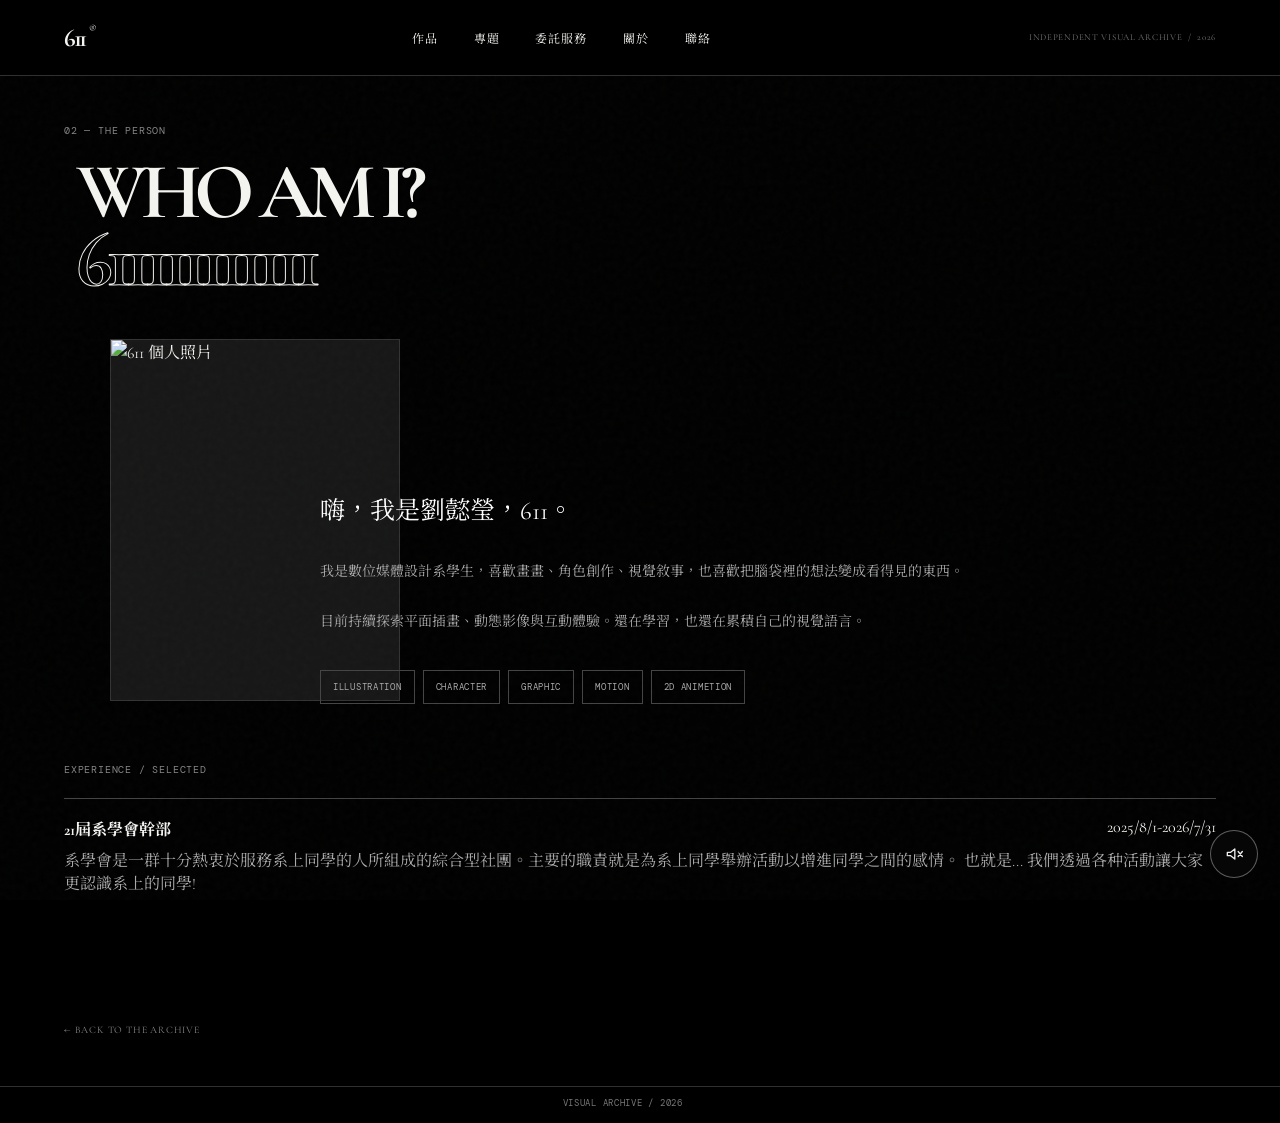
==== about.html @ 03f5a851 "Translate commission navigation and refine page layout" ====
<!doctype html>
<html lang="zh-Hant">
<head><title>關於 611｜Visual Archive</title>
<meta charset="utf-8">
<script>
/* 611 Site Boot System — reveal only after this page's published settings are applied. */
(()=> {
 const file=(location.pathname.split("/").pop()||"index.html").toLowerCase();
 const groups={
  "index.html":["design","layout","homepage","works"],
  "illustration.html":["design","layout","homepage","works"],
  "character.html":["design","layout","homepage","works"],
  "scene.html":["design","layout","homepage","works"],
  "motion.html":["design","layout","homepage","works"],
  "about.html":["design","layout","about"],
  "contact.html":["design","layout"],
  "collections.html":["design","layout","collections"],
  "collection.html":["design","layout","collection"],
  "work.html":["design","layout","work"]
 };
 const pending=new Set(groups[file]||["design","layout"]);
 let released=false;
 const release=()=>{if(released||pending.size)return;released=true;document.documentElement.classList.remove("site-booting");};
 document.documentElement.classList.add("site-booting");
 window.__611MarkReady=key=>{pending.delete(key);release();};
 window.__611BootPending=()=>Array.from(pending);
 window.setTimeout(()=>{pending.clear();release();},1500);
 if(!pending.size)release();
})();
</script><meta name="viewport" content="width=device-width, initial-scale=1">
<meta name="theme-color" content="#080808">
<link rel="preconnect" href="https://fonts.googleapis.com">
<link rel="preconnect" href="https://fonts.gstatic.com" crossorigin>
<link href="https://fonts.googleapis.com/css2?family=DM+Mono:wght@400;500&family=Manrope:wght@400;500;600;700;800&family=Noto+Sans+TC:wght@400;500;700;900&display=swap" rel="stylesheet">
<link rel="stylesheet" href="style.css?v=global-layout-sync-20261127">
<meta name="description" content="認識 611：數位媒體設計系學生，持續探索插畫、角色創作與視覺敘事。"><meta property="og:type" content="website"><meta property="og:title" content="611"><meta property="og:description" content="認識 611：數位媒體設計系學生，持續探索插畫、角色創作與視覺敘事。"><meta property="og:site_name" content="611 Visual Archive"><link rel="canonical" href="https://611-portfolio.pages.dev/about.html"></head>
<body>
<div class="grain" aria-hidden="true"></div>
<header class="topbar">
  <a class="logo" href="index.html#top">611<span>®</span></a>
  <nav><a href="index.html#works">作品</a><a href="collections.html">專題</a><a href="services.html">委託服務</a><a href="about.html">關於</a><a href="contact.html">聯絡</a></nav>
  <span class="top-note">INDEPENDENT VISUAL ARCHIVE&nbsp; / &nbsp;2026</span>
  <button class="menu-toggle" aria-label="開啟選單" aria-expanded="false">＋</button>
</header>
<main>

<section class="info-page" id="about-content" data-editor-region="aboutPage">
  <p class="eyebrow mono">02 — THE PERSON</p>
  <h1>WHO IS<br><span>611?</span></h1>
  <div class="about-layout">
    <figure class="about-photo" data-editor-region="aboutPhoto"><span class="about-photo-placeholder">ADD YOUR PHOTO</span></figure>
    <div class="info-copy" data-editor-region="aboutIntro">
      <p class="about-lead">嗨，我是 611。</p>
      <p>一名數位媒體設計系學生，喜歡畫畫、角色創作、視覺敘事，也喜歡把腦袋裡那些奇怪的想法變成看得見的東西。</p>
      <p>目前持續探索插畫、平面設計、動態影像與互動體驗。還在學習，也還在累積自己的視覺語言。</p>
      <div class="info-tags mono"><span>ILLUSTRATION</span><span>CHARACTER</span><span>GRAPHIC</span><span>MOTION</span><span>VISUAL STORY</span></div>
    </div>
  </div>
  <div class="about-experience" data-editor-region="aboutExperience"></div>
  <div class="about-extra" data-editor-region="aboutExtra"></div>
  <a class="page-back" href="index.html#works">← BACK TO THE ARCHIVE</a>
</section>
</main>
<footer class="footer mono"><a class="logo" href="index.html#top">611®</a><span>VISUAL ARCHIVE / 2026</span><a href="index.html#top">BACK TO TOP ↑</a></footer>
<script>
const toggle=document.querySelector(".menu-toggle");
const navMenu=document.querySelector(".topbar nav");
if(toggle&&navMenu){toggle.addEventListener("click",()=>{const opened=navMenu.classList.toggle("open");toggle.setAttribute("aria-expanded",String(opened));toggle.textContent=opened?"×":"＋";});}
</script>
<script src="design.js?v=layout-audit-20261127"></script>
<script src="layout.js?v=services-layout-studio-20261127"></script>
<script src="about.js?v=layout-audit-20261127"></script>
<script src="music.js?v=pjax-music-20261127"></script></body></html>
---- style.css ----
:root{--bg:#080808;--panel:#111;--paper:#f1f0ec;--muted:#888;--line:#303030;--mono:"DM Mono",monospace;--sans:"Manrope","Noto Sans TC",sans-serif}
*{box-sizing:border-box}html{scroll-behavior:smooth}body{margin:0;background:var(--bg);color:var(--paper);font-family:var(--sans);overflow-x:hidden}a{color:inherit;text-decoration:none}button{font:inherit;color:inherit}.mono,.eyebrow,.hero-label,.top-note,.work-meta p,.work-number,.archive-note,.contact-hint{font-family:var(--mono);letter-spacing:.08em}.grain{position:fixed;inset:0;pointer-events:none;z-index:8;opacity:.055;background-image:url("data:image/svg+xml,%3Csvg viewBox='0 0 180 180' xmlns='http://www.w3.org/2000/svg'%3E%3Cfilter id='n'%3E%3CfeTurbulence type='fractalNoise' baseFrequency='.85' numOctaves='3' stitchTiles='stitch'/%3E%3C/filter%3E%3Crect width='100%25' height='100%25' filter='url(%23n)' opacity='.45'/%3E%3C/svg%3E")}
.topbar{height:76px;padding:0 5vw;border-bottom:1px solid var(--line);display:flex;align-items:center;justify-content:space-between;position:relative;z-index:10;background:rgba(8,8,8,.94)}.logo{font-size:25px;font-weight:800;letter-spacing:-.1em}.logo span{font:10px var(--mono);vertical-align:top;margin-left:4px}.topbar nav{display:flex;gap:36px}.topbar nav a{font-size:12px;letter-spacing:.08em}.topbar nav i{font:10px var(--mono);color:#777;margin-left:5px}.top-note{font-size:9px;color:#777}.menu-toggle{display:none;background:none;border:0;font-size:24px}
.hero{min-height:calc(92vh - 76px);padding:32px 5vw 24px;display:flex;flex-direction:column;justify-content:space-between;position:relative}.hero-kicker,.hero-bottom{display:flex;justify-content:space-between;font-size:10px;color:#8a8a8a}.hero-main{display:grid;grid-template-columns:1fr 220px;align-items:end;gap:30px;padding:8vh 0 7vh}.hero-label{font-size:10px;line-height:1.8;color:#8b8b8b;margin:0 0 22px}.hero h1{font-size:clamp(60px,10vw,150px);line-height:.78;letter-spacing:-.095em;margin:0;font-weight:800}.hero h1 em,.contact h2 em{font-style:normal;color:transparent;-webkit-text-stroke:1px var(--paper)}.hero-side{align-self:end;padding-bottom:8px}.cross{font-size:48px;display:block;margin-bottom:24px}.hero-side p{font-size:14px;line-height:1.9;color:#c3c3c3}.side-index{display:block;font-size:10px;color:#777;margin-top:42px}.hero-rule{height:1px;background:var(--line);margin-top:28px}
.intro-strip{padding:24px 5vw;border-bottom:1px solid var(--line);display:grid;grid-template-columns:1fr 2fr;align-items:center;gap:20px}.intro-strip span{font-size:10px;color:#777}.intro-strip p{font-size:clamp(15px,2vw,21px);margin:0;letter-spacing:.01em}
.section{padding:130px 5vw}.section-heading{display:flex;justify-content:space-between;align-items:end;margin-bottom:54px}.eyebrow{font-size:10px;color:#858585;margin:0 0 24px}.section-heading h2{font-size:clamp(52px,8vw,110px);letter-spacing:-.09em;line-height:.78;margin:0;font-weight:800}.section-heading h2 span{color:transparent;-webkit-text-stroke:1px var(--paper)}.heading-aside{font-size:13px;line-height:1.9;color:#999;text-align:right;margin:0 0 5px}
.filter-row{display:flex;align-items:center;gap:25px;border-top:1px solid var(--line);border-bottom:1px solid var(--line);padding:17px 0;margin-bottom:28px;font-size:10px}.filter-label{color:#666;margin-right:8px}.filter{background:none;border:0;padding:0;color:#777;cursor:pointer;font:10px var(--mono);letter-spacing:.08em}.filter.active,.filter:hover{color:#fff}.filter sup{font-size:8px;color:#777}
.work-grid{display:grid;grid-template-columns:1.12fr .88fr;gap:8vw;align-items:start}.work-offset{margin-top:170px}.work-image{display:block;position:relative;overflow:hidden;background:#151515;border:1px solid #292929}.image-tall{aspect-ratio: .67}.image-square{aspect-ratio:1.3}.work-image img{display:block;width:100%;height:100%;object-fit:contain;transition:transform .8s cubic-bezier(.2,.7,.2,1),filter .6s}.work-image:hover img{transform:scale(1.035)}.image-index{position:absolute;top:15px;left:15px;background:rgba(0,0,0,.68);padding:8px 10px;font-size:9px}.image-open{position:absolute;right:14px;bottom:14px;width:38px;height:38px;border-radius:50%;background:var(--paper);color:#080808;display:grid;place-items:center;font-size:19px;opacity:0;transform:translateY(6px);transition:.25s}.work-image:hover .image-open{opacity:1;transform:none}.work-meta{display:flex;justify-content:space-between;gap:20px;padding:17px 0 0}.work-meta p{font-size:9px;color:#858585;margin:0 0 12px}.work-meta h3{font-size:21px;letter-spacing:-.04em;margin:0 0 7px}.work-meta div>span{font-size:11px;color:#888}.work-number{font-size:9px;color:#777;white-space:nowrap;padding-top:3px}.archive-note{font-size:10px;color:#777;border-top:1px solid var(--line);margin:85px 0 0;padding-top:18px}
.statement{background:#eeede8;color:#090909;padding:100px 10vw;position:relative;overflow:hidden}.statement .eyebrow{color:#555}.statement h2{font-size:clamp(64px,12vw,158px);line-height:.8;letter-spacing:-.09em;margin:55px 0 70px}.statement h2 i{font-style:normal;color:transparent;-webkit-text-stroke:1px #090909}.statement h2 u{text-decoration-thickness:5px;text-underline-offset:10px}.statement-foot{display:flex;justify-content:space-between;gap:20px;font-size:11px}.statement-mark{position:absolute;right:8vw;top:28px;font-size:100px;opacity:.12}
.about-grid{display:grid;grid-template-columns:1fr 1.2fr;gap:10vw;align-items:center}.about-stamp{border:1px solid #555;aspect-ratio:1;max-width:340px;display:flex;flex-direction:column;justify-content:center;align-items:center;text-align:center;font-size:clamp(23px,4vw,46px);font-weight:500;line-height:1.05;letter-spacing:-.06em;transform:rotate(-5deg);color:#ddd}.about-stamp span{font-size:40px;margin-top:22px}.about-copy{max-width:590px}.about-lead{font-size:25px!important;color:#fff!important}.about-copy p{font-size:14px;line-height:2.1;color:#aaa;margin:0 0 18px}.tag-list{display:flex;flex-wrap:wrap;gap:8px;margin-top:32px}.tag-list span{font-size:9px;border:1px solid #444;padding:9px 11px;color:#aaa}
.contact{border-top:1px solid var(--line);padding-bottom:100px}.contact h2{font-size:clamp(78px,14vw,180px);line-height:.76;letter-spacing:-.095em;margin:45px 0 65px}.contact-bottom{display:flex;justify-content:space-between;align-items:end}.contact-bottom p{font-size:14px;line-height:1.9;color:#aaa}.contact-bottom a{font-size:12px;border-bottom:1px solid #eee;padding:0 0 12px;min-width:190px;display:flex;justify-content:space-between}.contact-bottom a span{font-size:20px}.contact-hint{font-size:9px;color:#666;margin-top:35px}
.footer{border-top:1px solid var(--line);padding:25px 5vw;display:flex;justify-content:space-between;align-items:center;color:#777;font-size:9px}.footer .logo{color:#eee;font-size:20px}
.work-card[hidden]{display:none}
@media(max-width:760px){.topbar{height:64px;padding:0 6vw}.topbar nav{display:none;position:absolute;top:64px;left:0;right:0;background:#080808;border-bottom:1px solid var(--line);padding:24px 6vw;flex-direction:column;gap:22px}.topbar nav.open{display:flex}.top-note{display:none}.menu-toggle{display:block}.hero{min-height:78vh;padding:25px 6vw 20px}.hero-main{grid-template-columns:1fr;gap:35px;padding:12vh 0 8vh}.hero h1{font-size:clamp(70px,17vw,130px)}.hero-side{display:grid;grid-template-columns:55px 1fr;align-items:center}.cross{font-size:35px;margin:0}.hero-side p{margin:0}.side-index{grid-column:2;margin-top:12px}.hero-bottom{font-size:8px;gap:12px}.intro-strip{padding:22px 6vw;grid-template-columns:1fr;gap:12px}.section{padding:90px 6vw}.section-heading{margin-bottom:38px}.section-heading h2{font-size:clamp(62px,14vw,100px)}.heading-aside{font-size:11px}.filter-row{gap:15px;flex-wrap:wrap}.filter-label{width:100%;margin:0}.work-grid{grid-template-columns:1fr 1fr;gap:48px}.work-offset{margin-top:100px;width:88%;margin-left:auto}.image-tall{aspect-ratio:1.2}.work-meta h3{font-size:18px}.archive-note{margin-top:55px}.statement{padding:75px 7vw}.statement h2{margin:45px 0 55px}.statement-foot{flex-direction:column;gap:10px}.statement-mark{font-size:65px}.about-grid{grid-template-columns:1fr;gap:55px}.about-stamp{max-width:220px;margin:0 auto}.about-copy p{font-size:13px}.contact h2{font-size:clamp(72px,16vw,125px)}.contact-bottom{align-items:start;flex-direction:column;gap:25px}.contact-bottom a{width:100%}.footer{padding:22px 6vw;gap:15px;flex-wrap:wrap}.footer span{order:3;width:100%}}
/* Site animations remain enabled; motion preference is not used to suppress portfolio effects. */


/* WORK DETAIL MODAL */
.work-modal{position:fixed;inset:0;z-index:30;display:grid;place-items:center;padding:24px;opacity:0;visibility:hidden;transition:opacity .25s,visibility .25s}
.work-modal.is-open{opacity:1;visibility:visible}
.work-modal-backdrop{position:absolute;inset:0;background:rgba(0,0,0,.84);backdrop-filter:blur(8px)}
.work-modal-panel{position:relative;z-index:1;width:min(100%,1080px);max-height:min(88vh,900px);overflow:auto;display:grid;grid-template-columns:minmax(0,1.15fr) minmax(280px,.85fr);background:#101010;border:1px solid #414141;box-shadow:0 24px 100px rgba(0,0,0,.55);transform:translateY(18px);transition:transform .25s}
.work-modal.is-open .work-modal-panel{transform:translateY(0)}
.work-modal-close{position:absolute;z-index:2;right:14px;top:14px;width:42px;height:42px;border:1px solid #666;border-radius:50%;background:#080808;color:#fff;font-size:27px;line-height:1;cursor:pointer}
.work-modal-image-wrap{min-height:420px;background:#080808;display:grid;place-items:center}
.work-modal-image{display:block;width:100%;height:100%;max-height:78vh;object-fit:contain}
.work-modal-content{padding:clamp(28px,5vw,64px);display:flex;flex-direction:column;justify-content:center}
.work-modal-content h2{font-size:clamp(32px,4vw,58px);line-height:1.08;letter-spacing:-.06em;margin:0 0 24px}
.work-modal-description{font-size:14px;line-height:2;color:#c7c7c7;margin:0 0 24px}
.work-modal-extra{font-size:12px;line-height:2;color:#858585;border-top:1px solid #333;padding-top:18px}
.work-modal-index{font-size:9px;color:#777;margin-top:32px;letter-spacing:.08em}
body.modal-open{overflow:hidden}
.work-image{cursor:pointer}
@media(max-width:760px){
  .work-modal{padding:12px}
  .work-modal-panel{width:100%;max-height:92vh;grid-template-columns:1fr;grid-template-rows:minmax(220px,42vh) auto}
  .work-modal-image-wrap{min-height:220px}
  .work-modal-image{max-height:42vh}
  .work-modal-content{padding:28px 24px 32px}
  .work-modal-content h2{font-size:34px;margin-bottom:16px}
  .work-modal-description{font-size:13px;margin-bottom:16px}
  .work-modal-index{margin-top:22px}
}
@media(prefers-reduced-motion:reduce){.work-modal,.work-modal-panel{transition:none}}


/* CATEGORY PAGES + FOUR-COLUMN WORK ARCHIVE */
.filter-row{gap:28px;flex-wrap:wrap}
.category-link{display:inline-block;text-decoration:none}
.category-link.active{color:#fff}
.work-grid{grid-template-columns:repeat(4,minmax(0,1fr));gap:28px 20px}
.work-card.work-wide,.work-card.work-offset{width:auto;margin:0}
.work-image.image-tall,.work-image.image-square{aspect-ratio:1.3}
.work-image img{object-fit:contain}
.work-meta{gap:8px}
.work-meta h3{font-size:16px}
.work-meta div>span{font-size:10px;line-height:1.6;display:block}
.work-number{font-size:8px}
.category-empty{padding:48px 0;color:#888;border-bottom:1px solid var(--line);font-size:11px}
@media(max-width:900px){
  .work-grid{grid-template-columns:repeat(2,minmax(0,1fr));gap:38px 18px}
}
@media(max-width:520px){
  .work-grid{grid-template-columns:1fr;gap:38px}
  .filter-row{gap:18px}
  .work-meta h3{font-size:18px}
}


/* Embedded motion work videos */
.video-frame{position:relative;aspect-ratio:1.3;width:100%;overflow:hidden;background:#111}
.video-frame video{display:block;width:100%;height:100%;object-fit:contain;background:#111}
.video-frame .image-index{position:absolute;top:12px;left:12px;pointer-events:none}


/* 2026 portfolio refinement: compact masthead + consistent archive grid */
.hero{min-height:0;padding:22px 5vw 18px;justify-content:flex-start}
.hero-kicker{font-size:9px}
.hero-main{grid-template-columns:minmax(0,1fr) 175px;align-items:center;gap:24px;padding:18px 0 15px}
.hero-label{font-size:9px;margin:0 0 12px}
.hero-copy h1{font-size:clamp(38px,7.4vw,104px);line-height:.92;letter-spacing:-.085em;white-space:nowrap}
.hero-intro{font-size:12px;line-height:1.8;color:#999;margin:14px 0 0}
.hero-side{padding:0;display:grid;grid-template-columns:42px 1fr;column-gap:10px;align-items:center}
.hero-side .cross{font-size:34px;margin:0;grid-row:1 / span 2}
.hero-side p{font-size:11px;line-height:1.7;margin:0}
.hero-side .side-index{font-size:9px;margin:8px 0 0}
.hero-bottom{font-size:9px}
.hero-rule{margin-top:15px}
.section.works{padding-top:76px}
.work-grid{grid-template-columns:repeat(4,minmax(0,1fr));gap:34px 20px;align-items:stretch}
.work-card,.work-card.work-offset{width:auto;margin:0;min-width:0}
.work-image.image-tall,.work-image.image-square,.video-frame{aspect-ratio:4 / 3}
.work-image img{object-fit:contain}
.work-meta{min-height:76px}
.work-meta h3{line-height:1.35}
.work-card[draggable="true"]{cursor:grab}
.work-card.is-dragging{opacity:.38}
.work-grid.is-editing{outline:1px dashed #666;outline-offset:12px}
.editor-toolbar{display:none;align-items:center;justify-content:space-between;gap:14px;margin:0 0 22px;padding:12px 14px;border:1px solid #666;background:#111;font:10px var(--mono);color:#ccc}
body.editor-mode .editor-toolbar{display:flex}
.editor-toolbar button,.editor-dialog button{border:1px solid #666;background:#eee;color:#080808;padding:9px 13px;font:10px var(--mono);cursor:pointer}
.editor-toolbar .editor-exit{background:transparent;color:#eee}
.editor-dialog{width:min(92vw,520px);border:1px solid #666;background:#111;color:#eee;padding:28px;box-shadow:0 20px 80px #000}
.editor-dialog::backdrop{background:rgba(0,0,0,.82);backdrop-filter:blur(5px)}
.editor-dialog h2{font-size:24px;margin:0 0 8px}
.editor-dialog p{font-size:12px;line-height:1.8;color:#999;margin:0 0 20px}
.editor-form{display:grid;gap:13px}
.editor-form label{display:grid;gap:6px;font:10px var(--mono);color:#aaa}
.editor-form input,.editor-form select,.editor-form textarea{width:100%;border:1px solid #444;background:#080808;color:#eee;padding:11px;font:12px var(--sans);border-radius:0}
.editor-form textarea{min-height:76px;resize:vertical}
.editor-form-actions{display:flex;justify-content:flex-end;gap:9px;margin-top:8px}
.editor-form-actions .editor-cancel{background:transparent;color:#eee}
.editor-hint{font-size:10px;color:#777;line-height:1.7;margin-top:14px}
@media(max-width:760px){
 .hero{padding:20px 6vw 16px}
 .hero-main{grid-template-columns:1fr;gap:15px;padding:18px 0 14px}
 .hero-copy h1{font-size:clamp(34px,9vw,62px);white-space:normal}
 .hero-intro{font-size:11px;margin-top:10px}
 .hero-side{grid-template-columns:34px 1fr}
 .hero-side .cross{font-size:28px}
 .hero-side p{font-size:10px}
 .hero-side .side-index{grid-column:2;margin-top:4px}
 .section.works{padding-top:58px}
 .work-grid{grid-template-columns:repeat(2,minmax(0,1fr));gap:28px 14px}
 .editor-toolbar{align-items:flex-start;flex-direction:column}
}
@media(max-width:520px){.work-grid{grid-template-columns:1fr}.work-meta{min-height:0}}


/* Dedicated about/contact pages and compact archive navigation */
.info-page{min-height:calc(100vh - 140px);padding:clamp(58px,9vw,110px) 5vw 90px}
.info-page .eyebrow{margin-bottom:22px}
.info-page h1{font-size:clamp(58px,10vw,132px);line-height:.86;letter-spacing:-.09em;margin:0 0 54px}
.info-page h1 span{color:transparent;-webkit-text-stroke:1px var(--paper)}
.info-copy{max-width:760px;margin-left:auto}
.info-copy p{font-size:clamp(14px,1.5vw,17px);line-height:2.1;color:#aaa;margin:0 0 20px}
.info-copy .about-lead{font-size:25px;color:#fff}
.info-tags{display:flex;flex-wrap:wrap;gap:8px;margin-top:34px}
.info-tags span{font:9px var(--mono);letter-spacing:.08em;border:1px solid #444;padding:10px 12px;color:#aaa}
.social-links{display:grid;grid-template-columns:repeat(2,minmax(0,1fr));gap:0 28px;max-width:900px;margin-left:auto;border-top:1px solid var(--line)}
.social-links a{display:flex;justify-content:space-between;align-items:center;gap:16px;padding:24px 0;border-bottom:1px solid var(--line);font-size:clamp(15px,2vw,22px)}
.social-links a span{font:10px var(--mono);color:#888;letter-spacing:.08em}
.social-links a b{font-weight:500}
.social-links a:hover b{color:#aaa}
.page-back{display:inline-block;margin-top:48px;font:10px var(--mono);letter-spacing:.08em;color:#888}
.page-back:hover{color:#fff}
@media(max-width:760px){
 .info-page{padding:58px 6vw 70px}
 .info-page h1{font-size:clamp(54px,14vw,88px);margin-bottom:38px}
 .info-copy{margin-left:0}
 .social-links{grid-template-columns:1fr}
}

/* Live settings controlled by private admin */
:root{--site-bg:#080808;--site-text:#f1f0ec;--site-accent:#fff;--site-gap:20px;--site-font-scale:1;--site-section-space:76px;--site-columns:4;--site-mobile-columns:2;--site-ratio:4 / 3}
body{background:var(--site-bg);color:var(--site-text);font-size:calc(1em * var(--site-font-scale))}
.work-grid{grid-template-columns:repeat(var(--site-columns),minmax(0,1fr));gap:var(--site-gap)}
.work-image.image-tall,.work-image.image-square,.video-frame{aspect-ratio:var(--site-ratio)}
.section.works{padding-top:var(--site-section-space)}
@media(max-width:900px){.work-grid{grid-template-columns:repeat(var(--site-mobile-columns),minmax(0,1fr))}}
@media(max-width:520px){.work-grid{grid-template-columns:repeat(var(--site-mobile-columns),minmax(0,1fr))}}

/* Apply live accent color from the private design editor */
.filter.active,.filter:hover,.category-link.active,.page-back:hover,.social-links a:hover b{color:var(--site-accent)}
.topbar{background:var(--site-bg)}

/* 611 responsive design controls */
:root{--site-desktop-columns:var(--site-columns,4);--site-desktop-gap:var(--site-gap,20px);--site-desktop-ratio:var(--site-ratio,4 / 3);--site-desktop-section-space:var(--site-section-space,76px)}
.work-grid{grid-template-columns:repeat(var(--site-desktop-columns),minmax(0,1fr));gap:var(--site-desktop-gap)}
.work-image.image-tall,.work-image.image-square,.video-frame{aspect-ratio:var(--site-desktop-ratio)}
.section,.statement{padding-top:var(--site-desktop-section-space);padding-bottom:var(--site-desktop-section-space)}
.section.works{padding-top:var(--site-desktop-section-space)}
.hero h1,.hero-copy h1,.info-page h1{font-size:var(--font-hero-title,clamp(60px,10vw,150px))}
.section-heading h2,.contact h2{font-size:var(--font-section-title,clamp(52px,8vw,110px))}
.work-meta h3{font-size:var(--font-work-title,16px)}
.work-meta p,.work-meta div>span{font-size:var(--font-work-meta,10px)}
.eyebrow{font-size:var(--font-eyebrow,10px)}
.statement h2{font-size:var(--font-statement-title,clamp(64px,12vw,158px))}
.about-copy p,.info-copy p{font-size:var(--font-body,14px)}
.topbar nav a,.filter{font-size:var(--font-navigation,12px)}
.archive-pagination{display:flex;align-items:center;justify-content:space-between;gap:14px;margin:34px 0 0;padding:18px 0;border-top:1px solid var(--line);border-bottom:1px solid var(--line);color:#aaa;font-size:11px}
.archive-pagination label{display:flex;align-items:center;gap:9px}
.archive-pagination select,.archive-pagination button{background:#111;color:#eee;border:1px solid #444;padding:9px 12px;font:inherit}
.archive-pagination button:disabled{opacity:.35;cursor:not-allowed}
.archive-page-actions{display:flex;align-items:center;gap:12px}
.archive-page-count{color:#888;font-size:10px;letter-spacing:.06em}
@media(max-width:760px){
 .work-grid{grid-template-columns:repeat(var(--site-mobile-columns,2),minmax(0,1fr));gap:var(--site-mobile-gap,14px)}
 .work-image.image-tall,.work-image.image-square,.video-frame{aspect-ratio:var(--site-mobile-ratio,4 / 3)}
 .section,.statement{padding-top:var(--site-mobile-section-space,64px);padding-bottom:var(--site-mobile-section-space,64px)}
 .section.works{padding-top:var(--site-mobile-section-space,64px)}
 .hero h1,.hero-copy h1,.info-page h1{font-size:var(--font-mobile-hero-title,clamp(34px,9vw,62px))}
 .section-heading h2,.contact h2{font-size:var(--font-mobile-section-title,clamp(48px,13vw,86px))}
 .work-meta h3{font-size:var(--font-mobile-work-title,16px)}
 .work-meta p,.work-meta div>span{font-size:var(--font-mobile-work-meta,10px)}
 .eyebrow{font-size:var(--font-mobile-eyebrow,10px)}
 .statement h2{font-size:var(--font-mobile-statement-title,clamp(48px,12vw,100px))}
 .about-copy p,.info-copy p{font-size:var(--font-mobile-body,13px)}
 .topbar nav a,.filter{font-size:var(--font-mobile-navigation,11px)}
 .archive-pagination{align-items:flex-start;flex-direction:column}
 .archive-page-actions{width:100%;justify-content:space-between}
}

/* Fine-grained typography controls */
.heading-aside{font-size:var(--font-heading-aside,13px)}
.filter-row,.filter{font-size:var(--font-filter,10px)}
.work-meta p{font-size:var(--font-work-category,9px)}
.work-meta div>span{font-size:var(--font-work-description,10px)}
.work-number{font-size:var(--font-work-index,8px)}
.statement-foot{font-size:var(--font-statement-footer,11px)}
.info-page h1{font-size:var(--font-page-title,clamp(58px,10vw,132px))}
.contact h2{font-size:var(--font-contact-title,clamp(78px,14vw,180px))}
.footer{font-size:var(--font-footer,9px)}
@media(max-width:760px){
 .heading-aside{font-size:var(--font-mobile-heading-aside,11px)}
 .filter-row,.filter{font-size:var(--font-mobile-filter,10px)}
 .work-meta p{font-size:var(--font-mobile-work-category,9px)}
 .work-meta div>span{font-size:var(--font-mobile-work-description,9px)}
 .work-number{font-size:var(--font-mobile-work-index,8px)}
 .statement-foot{font-size:var(--font-mobile-statement-footer,10px)}
 .info-page h1{font-size:var(--font-mobile-page-title,54px)}
 .contact h2{font-size:var(--font-mobile-contact-title,78px)}
 .footer{font-size:var(--font-mobile-footer,9px)}
}

/* Keep archive pages hidden until published content and settings are ready. */
/* Keep the page visible while settings and content load; avoid a blank-screen boot delay. */
.site-booting body{visibility:hidden}

/* Apply the selected global serif family to all normal text, while preserving mono labels. */
html[data-611-font-family="serif"] body,
html[data-611-font-family="serif"] body :not(.mono):not(.mono *){font-family:"Cormorant Garamond","Noto Serif TC","Songti TC",serif!important}

/* Per-work card visual controls: responsive crop, image ratio and typography. */
.work-card{position:relative;min-width:0}
.work-card .work-image,.work-card .video-frame{aspect-ratio:var(--card-ratio-desktop,var(--site-desktop-ratio,var(--site-ratio,4 / 3)))}
.work-card .work-image img{object-fit:var(--card-fit-desktop,contain);object-position:var(--card-x-desktop,50%) var(--card-y-desktop,50%)}
.work-card .work-meta h3{font-size:var(--card-title-desktop,var(--font-work-title,16px))}
.work-card .work-meta div>span{font-size:var(--card-description-desktop,var(--font-work-description,10px))}
.work-card[data-card-meta-desktop="overlay"] .work-meta{position:absolute;z-index:3;left:0;right:0;bottom:0;padding:16px;background:linear-gradient(transparent,rgba(0,0,0,.9));color:#fff}
.work-card[data-card-meta-desktop="overlay"] .work-meta p,.work-card[data-card-meta-desktop="overlay"] .work-meta div>span,.work-card[data-card-meta-desktop="overlay"] .work-number{color:rgba(255,255,255,.78)}
@media(max-width:760px){
 .work-card .work-image,.work-card .video-frame{aspect-ratio:var(--card-ratio-mobile,var(--site-mobile-ratio,var(--site-ratio,4 / 3)))}
 .work-card .work-image img{object-fit:var(--card-fit-mobile,contain);object-position:var(--card-x-mobile,50%) var(--card-y-mobile,50%)}
 .work-card .work-meta h3{font-size:var(--card-title-mobile,var(--font-mobile-work-title,15px))}
 .work-card .work-meta div>span{font-size:var(--card-description-mobile,var(--font-mobile-work-description,9px))}
 .work-card[data-card-meta-mobile="overlay"] .work-meta{position:absolute;z-index:3;left:0;right:0;bottom:0;padding:12px;background:linear-gradient(transparent,rgba(0,0,0,.9));color:#fff}
 .work-card[data-card-meta-mobile="overlay"] .work-meta p,.work-card[data-card-meta-mobile="overlay"] .work-meta div>span,.work-card[data-card-meta-mobile="overlay"] .work-number{color:rgba(255,255,255,.78)}
}

/* About page editorial layout */
.about-layout{display:grid;grid-template-columns:minmax(220px,.72fr) minmax(0,1.28fr);gap:clamp(28px,6vw,100px);align-items:start;margin-top:42px}.about-photo{margin:0;aspect-ratio:4/5;background:#171717;border:1px solid #333;overflow:hidden;position:relative}.about-photo img{width:100%;height:100%;object-fit:cover;display:block}.about-photo-placeholder{position:absolute;inset:0;display:grid;place-items:center;color:#777;font:10px "DM Mono",monospace;letter-spacing:.12em}.about-experience,.about-extra{margin-top:64px}.about-experience-item{display:grid;grid-template-columns:1fr auto;gap:8px 20px;padding:18px 0;border-top:1px solid #444}.about-experience-item p{grid-column:1/-1;margin:0;color:#aaa}.about-custom-block{padding:24px 0;border-top:1px solid #444}.about-custom-block img{max-width:100%;height:auto;display:block;margin-top:16px}@media(max-width:760px){.about-layout{grid-template-columns:1fr;gap:28px;margin-top:28px}.about-photo{max-width:360px;width:100%}.about-experience,.about-extra{margin-top:40px}}


/* Independent work detail pages */
.work-detail-page{max-width:1440px;margin:0 auto;padding:clamp(28px,6vw,88px) clamp(18px,4vw,64px) 100px}
.work-detail-top{display:flex;justify-content:space-between;gap:24px;align-items:flex-start;border-bottom:1px solid #444;padding-bottom:22px;margin-bottom:40px}
.work-detail-kicker,.work-detail-meta,.work-detail-back,.work-detail-tools,.work-detail-process-index{font-family:"DM Mono",monospace;text-transform:uppercase;letter-spacing:.08em;font-size:11px;color:#aaa}
.work-detail-title{font-size:clamp(42px,8vw,112px);line-height:.92;letter-spacing:-.06em;margin:18px 0 24px;max-width:1100px}
.work-detail-description{font-size:clamp(16px,2vw,22px);line-height:1.6;max-width:760px;color:#d4d4d0}
.work-detail-hero{margin:42px 0 72px;background:#111;display:flex;justify-content:center;align-items:center;min-height:220px;overflow:hidden}
.work-detail-hero img,.work-detail-hero video{display:block;width:100%;max-height:78vh;object-fit:contain}
.work-detail-columns{display:grid;grid-template-columns:minmax(0,1.2fr) minmax(240px,.8fr);gap:8vw;margin:0 0 80px}
.work-detail-section{margin:0 0 52px}
.work-detail-section h2{font-size:clamp(22px,3vw,34px);margin:0 0 18px}
.work-detail-section p{font-size:16px;line-height:1.9;color:#d0d0cc;white-space:pre-line}
.work-detail-facts{display:grid;gap:18px;border-top:1px solid #444;padding-top:18px}
.work-detail-fact{display:grid;gap:5px}
.work-detail-fact strong{font-size:12px;color:#888;font-family:"DM Mono",monospace;letter-spacing:.08em}
.work-detail-fact span{font-size:15px;line-height:1.7}
.work-detail-gallery{display:grid;grid-template-columns:repeat(2,minmax(0,1fr));gap:16px;margin:24px 0 80px}
.work-detail-gallery figure{margin:0;background:#111;min-height:160px}
.work-detail-gallery img,.work-detail-gallery video{display:block;width:100%;height:auto;max-height:900px;object-fit:contain}
.work-detail-process{display:grid;grid-template-columns:repeat(2,minmax(0,1fr));gap:18px}
.work-detail-process article{border-top:1px solid #555;padding-top:14px}
.work-detail-process p{font-size:16px;line-height:1.8;color:#ccc}
.work-detail-back{display:inline-block;margin-top:60px;text-decoration:none;color:#eee;border-bottom:1px solid #777;padding-bottom:8px}
.work-detail-empty{padding:100px 20px;text-align:center;color:#aaa}
.work-detail-link{display:inline-block;margin-top:12px;font:10px/1.4 "DM Mono",monospace;letter-spacing:.08em;color:#eee;text-decoration:none;border-bottom:1px solid #777;padding-bottom:5px}
.work-detail-link:hover{color:var(--site-accent,#2effe7);border-color:currentColor}
@media(max-width:760px){.work-detail-page{padding:28px 18px 72px}.work-detail-top{display:block}.work-detail-columns{grid-template-columns:1fr;gap:24px;margin-bottom:52px}.work-detail-gallery,.work-detail-process{grid-template-columns:1fr}.work-detail-hero{margin:28px 0 48px}.work-detail-title{font-size:clamp(42px,13vw,72px)}}
\n.hidden-toggle{display:flex;align-items:center;gap:10px;padding:10px;border:1px solid #555;background:#151515;color:#ddd}.hidden-toggle input{width:auto!important}.collection-work-picker{max-height:360px;overflow:auto;border:1px solid #444;background:#111;padding:8px}.collection-work-option{display:flex;gap:10px;align-items:center;border-bottom:1px solid #333;padding:6px;margin:0;color:#ddd}.collection-work-option input{width:auto;flex:0 0 auto}.collection-work-option span{overflow-wrap:anywhere}.collection-card-grid{display:grid;grid-template-columns:repeat(3,minmax(0,1fr));gap:20px}.collection-card{display:block;color:inherit;text-decoration:none;border-top:1px solid #555;padding-top:12px}.collection-card img{display:block;width:100%;aspect-ratio:4/3;object-fit:cover;background:#151515}.collection-card h2{font-size:clamp(20px,3vw,32px);margin:12px 0 6px}.collection-card p{color:#aaa;line-height:1.6}.collection-work-grid{display:grid;grid-template-columns:repeat(2,minmax(0,1fr));gap:18px;margin:48px 0}.collection-work-card img,.collection-work-card video{width:100%;height:auto;display:block;background:#111}.collection-work-card h2{font-size:clamp(18px,3vw,28px);margin:12px 0 6px}.collection-work-card p{color:#aaa;line-height:1.6}.collection-work-card a{color:inherit;text-decoration:none}.collection-work-card .work-detail-link{display:inline-block}@media(max-width:760px){.collection-card-grid,.collection-work-grid{grid-template-columns:1fr}}
/* Compact curated-projects index: keep the navigation as the primary entry point. */
.collections-page{max-width:1440px;margin:0 auto;padding:clamp(28px,4vw,54px) clamp(18px,5vw,72px) 84px}
.collections-page-heading{display:flex;justify-content:space-between;align-items:end;gap:24px;border-bottom:1px solid #444;padding-bottom:20px;margin-bottom:28px}
.collections-page-heading .work-detail-kicker{margin:0 0 10px}
.collections-page-heading h1{font-size:clamp(28px,4vw,48px);line-height:1.05;letter-spacing:-.06em;margin:0 0 8px}
.collections-page-heading p:not(.work-detail-kicker){font-size:13px;line-height:1.8;color:#aaa;margin:0}
.collections-page-index{font:10px "DM Mono",monospace;letter-spacing:.08em;color:#777;white-space:nowrap;padding-bottom:4px}
.topbar nav a[aria-current="page"]{color:#fff}
@media(max-width:760px){.collections-page{padding:30px 6vw 64px}.collections-page-heading{align-items:flex-start;flex-direction:column;gap:12px}.collections-page-heading h1{font-size:34px}.collections-page-index{font-size:9px}}

/* Curated project detail: editorial intro, featured first work, and consistent project rhythm. */
.collection-intro{display:grid;grid-template-columns:minmax(0,1fr) auto;gap:30px;align-items:end;border-bottom:1px solid #444;padding:10px 0 34px;margin-bottom:34px}
.collection-intro-copy{max-width:900px}
.collection-intro-copy .work-detail-kicker{margin:0 0 18px}
.collection-project-title{font-size:clamp(48px,8vw,112px);line-height:.92;letter-spacing:-.075em;margin:0 0 20px;overflow-wrap:anywhere}
.collection-project-description{font-size:clamp(15px,1.7vw,20px);line-height:1.9;color:#bbb;max-width:760px;margin:0;white-space:pre-line}
.collection-project-stats{display:flex;flex-direction:column;align-items:flex-end;border-left:1px solid #444;padding-left:24px;padding-bottom:4px}
.collection-stat-number{font-size:clamp(42px,6vw,76px);font-weight:700;line-height:1;letter-spacing:-.08em}
.collection-stat-label{font:9px "DM Mono",monospace;letter-spacing:.12em;color:#888;margin-top:8px;white-space:nowrap}
.collection-project-lead{display:flex;justify-content:space-between;gap:24px;align-items:center;margin:0 0 18px}
.collection-project-lead .work-detail-kicker{margin:0}
.collection-project-lead-note{font-size:11px;color:#888;margin:0;text-align:right}
.collection-work-grid{grid-template-columns:repeat(2,minmax(0,1fr));gap:48px 24px;margin:0 0 70px;align-items:start}
.collection-work-card{min-width:0;border-top:1px solid #444;padding-top:12px}
.collection-media{width:100%;aspect-ratio:4/3;background:#111;overflow:hidden;display:flex;align-items:center;justify-content:center}
.collection-media img,.collection-media video{display:block;width:100%;height:100%;object-fit:contain}
.collection-work-card:first-child{grid-column:1/-1}
.collection-work-card:first-child .collection-media{aspect-ratio:16/9}
.collection-work-info{padding-top:14px}
.collection-work-info .work-detail-kicker{margin:0 0 10px}
.collection-work-info h2{font-size:clamp(20px,2.6vw,34px);letter-spacing:-.045em;margin:0 0 8px}
.collection-work-description{font-size:13px;line-height:1.9;color:#aaa;white-space:pre-line;margin:0}
.collection-return{display:inline-block;border-top:1px solid #555;padding-top:18px;margin:0 0 24px;font:10px "DM Mono",monospace;letter-spacing:.08em;color:#aaa}
.collection-return:hover{color:#fff}
@media(max-width:760px){
 .collection-intro{grid-template-columns:1fr;gap:22px;padding-bottom:24px;margin-bottom:26px}
 .collection-project-title{font-size:clamp(42px,12vw,68px);margin-bottom:14px}
 .collection-project-stats{align-items:flex-start;border-left:0;border-top:1px solid #444;padding:14px 0 0}
 .collection-stat-number{font-size:42px}
 .collection-project-lead{align-items:flex-start;flex-direction:column;gap:8px}
 .collection-project-lead-note{text-align:left;line-height:1.7}
 .collection-work-grid{grid-template-columns:1fr;gap:34px;margin-bottom:50px}
 .collection-work-card:first-child{grid-column:auto}
 .collection-work-card:first-child .collection-media{aspect-ratio:4/3}
 .collection-media{aspect-ratio:4/3}
}

/* Curated project case-study modules: key visual, statement, process and gallery. */
.collection-cover-section{margin:0 0 30px}
.collection-cover-section>.work-detail-kicker{margin:0 0 10px}
.collection-cover-section .collection-media{aspect-ratio:16/8;max-height:680px}
.collection-cover-section .collection-media img,.collection-cover-section .collection-media video{object-fit:contain}
.collection-facts{display:flex;gap:38px;flex-wrap:wrap;border-top:1px solid #444;border-bottom:1px solid #444;padding:16px 0;margin:0 0 64px}
.collection-fact{display:grid;gap:6px;min-width:120px}
.collection-fact-label{font:9px "DM Mono",monospace;letter-spacing:.1em;color:#777}
.collection-fact strong{font-size:13px;font-weight:500;color:#ddd}
.collection-concept,.collection-process,.collection-gallery-section,.collection-selected-section{margin:0 0 76px}
.collection-section-heading{display:flex;justify-content:space-between;align-items:baseline;gap:20px;border-bottom:1px solid #444;padding-bottom:12px;margin-bottom:24px}
.collection-section-heading .work-detail-kicker{margin:0}
.collection-section-heading h2{font-size:clamp(22px,3vw,34px);letter-spacing:-.05em;margin:0}
.collection-concept-copy{max-width:900px;margin:0 0 0 auto;font-size:15px;line-height:2.1;color:#c5c5c0;white-space:pre-line}
.collection-process-list{list-style:none;padding:0;margin:0;display:grid;grid-template-columns:repeat(3,minmax(0,1fr));gap:16px}
.collection-process-item{border-top:1px solid #555;padding:14px 0;display:flex;gap:16px;align-items:flex-start}
.collection-process-number{font:11px "DM Mono",monospace;color:#777}
.collection-process-item p{font-size:14px;line-height:1.8;color:#ddd;margin:0;white-space:pre-line}
.collection-gallery-grid{display:grid;grid-template-columns:repeat(3,minmax(0,1fr));gap:14px}
.collection-gallery-item{margin:0;min-width:0}
.collection-gallery-item .collection-media{aspect-ratio:4/3}
.collection-gallery-item figcaption{font:9px "DM Mono",monospace;color:#777;margin-top:8px}
.collection-selected-section .collection-work-grid{margin:0;gap:38px 22px}
.collection-selected-section .collection-work-card:first-child{grid-column:1/-1}
@media(max-width:760px){
 .collection-cover-section .collection-media{aspect-ratio:4/3}
 .collection-facts{gap:18px;margin-bottom:44px}
 .collection-concept,.collection-process,.collection-gallery-section,.collection-selected-section{margin-bottom:52px}
 .collection-concept-copy{margin:0;font-size:13px}
 .collection-process-list{grid-template-columns:1fr;gap:8px}
 .collection-gallery-grid{grid-template-columns:repeat(2,minmax(0,1fr));gap:10px}
 .collection-section-heading{align-items:flex-start;flex-direction:column;gap:7px}
}

/* Curated projects layout controls and ordered work picker */
.collection-order-actions{display:flex;gap:4px;margin-left:auto;flex:0 0 auto}
.collection-order-actions button{min-width:30px;padding:4px 8px;border:1px solid #555;background:#222;color:#eee;cursor:pointer}
.collection-order-actions button:hover{border-color:#2effe7;color:#2effe7}
.collection-work-option{display:flex;align-items:center}
.collections-page[data-layout-id],.collections-page-heading[data-layout-id],.collection-card-grid[data-layout-id],.collection-card[data-layout-id]{min-width:0}
.collection-card-grid{align-items:start}
@media(max-width:760px){.collection-order-actions button{min-width:34px;min-height:34px}}

/* Floating ambient audio control; shown only when the soundtrack file exists. */
.site-music-toggle{position:fixed;z-index:1200;right:22px;bottom:22px;width:48px;height:48px;display:grid;place-items:center;border:1px solid rgba(255,255,255,.35);border-radius:50%;background:rgba(8,8,8,.86);color:#eee;backdrop-filter:blur(12px);cursor:pointer;transition:background .2s,border-color .2s,color .2s,transform .2s}
.site-music-toggle svg{width:20px;height:20px}
.site-music-toggle:hover,.site-music-toggle.is-playing{border-color:var(--site-accent,#2effe7);color:var(--site-accent,#2effe7)}
.site-music-toggle:active{transform:scale(.94)}
@media(max-width:760px){.site-music-toggle{right:14px;bottom:14px;width:44px;height:44px}}


/* 611 Ambient Light — soft color spill behind artwork, controlled from design.json */
.work-card,.collection-work-card,.collection-gallery-item,.collection-card,.collection-cover-section{position:relative;isolation:isolate}
.work-card::before,.collection-work-card::before,.collection-gallery-item::before,.collection-card::before,.collection-cover-section::before{content:"";position:absolute;z-index:0;inset:calc(var(--ambient-spread,70px) * -1);border-radius:50%;background:radial-gradient(ellipse at 50% 50%,var(--ambient-color,rgba(140,156,255,.3)) 0%,transparent var(--ambient-feather,70%));opacity:1;pointer-events:none;transition:opacity .35s ease}
.work-card>.work-image,.work-card>.video-frame,.work-card>.work-meta,.collection-work-card>.collection-media,.collection-work-card>.collection-work-info,.collection-gallery-item>.collection-media,.collection-gallery-item>figcaption,.collection-card>*,.collection-cover-section>.collection-media,.collection-cover-section>.work-detail-kicker{position:relative;z-index:1}
html.ambient-light-off .work-card::before,html.ambient-light-off .collection-work-card::before,html.ambient-light-off .collection-gallery-item::before,html.ambient-light-off .collection-card::before,html.ambient-light-off .collection-cover-section::before{display:none}
@media(prefers-reduced-motion:reduce){.work-card::before,.collection-work-card::before,.collection-gallery-item::before,.collection-card::before,.collection-cover-section::before{transition:none}}


/* Flexible project proposal chapters */
.project-section-editor{margin:22px 0;padding:16px;border:1px solid #444;background:#111}
.project-section-editor>h4{margin:0 0 8px}
.project-section-card{margin:14px 0;padding:14px;border:1px solid #444;background:#171717}
.project-section-card .bar{align-items:center;margin-bottom:12px}
.project-section-card .bar button{min-width:38px}
.collection-custom-quote{max-width:980px;margin:clamp(48px,8vw,120px) auto;padding:clamp(24px,5vw,64px);border-left:1px solid var(--text-color,#aaa);background:rgba(255,255,255,.025)}
.collection-project-quote{margin:24px 0 0;font-size:clamp(22px,3.2vw,42px);line-height:1.55;letter-spacing:-.025em;font-weight:500}
.collection-quote-caption{margin-top:24px;font:10px/1.6 "DM Mono",monospace;opacity:.65}
.collection-custom-quote .collection-section-heading{margin-bottom:12px}
@media(max-width:700px){.project-section-editor{padding:12px}.project-section-card{padding:10px}.collection-custom-quote{margin:48px 0;padding:24px 18px}.collection-project-quote{font-size:22px}}


/* Mobile card metadata must fully override desktop overlay positioning. */
@media(max-width:760px){
 .work-card[data-card-meta-mobile="below"] .work-meta{position:static;inset:auto;z-index:auto;display:flex;justify-content:space-between;gap:8px;padding:17px 0 0;margin:0;background:none;color:var(--site-text);}
 .work-card[data-card-meta-mobile="below"] .work-meta p,.work-card[data-card-meta-mobile="below"] .work-meta div>span,.work-card[data-card-meta-mobile="below"] .work-meta .work-number{color:#888;}
 .work-card[data-card-meta-mobile="below"] .work-meta h3{color:var(--site-text);}
}

/* Reduce off-screen rendering work on phones. */
@media(max-width:760px){
 .grain{opacity:0;background-image:none;}
 .work-card,.collection-card{content-visibility:auto;contain-intrinsic-size:auto 380px;}
 .collection-concept,.collection-process,.collection-gallery-section,.collection-selected-section{content-visibility:auto;contain-intrinsic-size:auto 520px;}
}


/* Mobile selected-work cards: full-width copy, then a compact one-line project link. */
@media(max-width:760px){
 .collection-selected-section .collection-work-grid{display:grid!important;grid-template-columns:minmax(0,1fr)!important;gap:34px!important;}
 .collection-selected-section .collection-work-card{display:block!important;width:100%!important;min-width:0!important;}
 .collection-selected-section .collection-work-info{display:grid!important;grid-template-columns:minmax(0,1fr)!important;grid-auto-flow:row!important;align-items:start!important;justify-items:stretch!important;gap:0!important;width:100%!important;min-width:0!important;max-width:none!important;padding-top:12px!important;}
 .collection-selected-section .collection-work-copy{display:block!important;grid-column:1/-1!important;width:100%!important;min-width:0!important;max-width:none!important;}
 .collection-selected-section .collection-work-info .work-detail-kicker{display:block!important;width:100%!important;margin:0 0 7px!important;font-size:8px!important;line-height:1.35!important;letter-spacing:.09em!important;color:#888!important;}
 .collection-selected-section .collection-work-info h2{display:block!important;grid-column:1/-1!important;width:100%!important;max-width:none!important;margin:0 0 6px!important;font-size:var(--collection-work-title-mobile,20px)!important;line-height:1.3!important;letter-spacing:-.035em!important;white-space:normal!important;word-break:normal!important;overflow-wrap:anywhere!important;}
 .collection-selected-section .collection-work-info .collection-work-description{display:block!important;width:100%!important;max-width:none!important;margin:0!important;font-size:10px!important;line-height:1.55!important;color:#aaa!important;white-space:nowrap!important;overflow:hidden!important;text-overflow:ellipsis!important;}
 .collection-selected-section .collection-work-info .work-detail-link{display:inline-block!important;grid-column:1/-1!important;justify-self:start!important;align-self:start!important;width:max-content!important;max-width:100%!important;min-width:0!important;margin:12px 0 0!important;padding:6px 0 4px!important;border-top:1px solid #555!important;border-bottom:0!important;font-size:9px!important;line-height:1.2!important;letter-spacing:.07em!important;white-space:nowrap!important;overflow:visible!important;float:none!important;color:#aaa!important;}
 .collection-selected-section .collection-work-info .work-detail-link:hover{color:var(--site-accent,#2effe7)!important;}
}
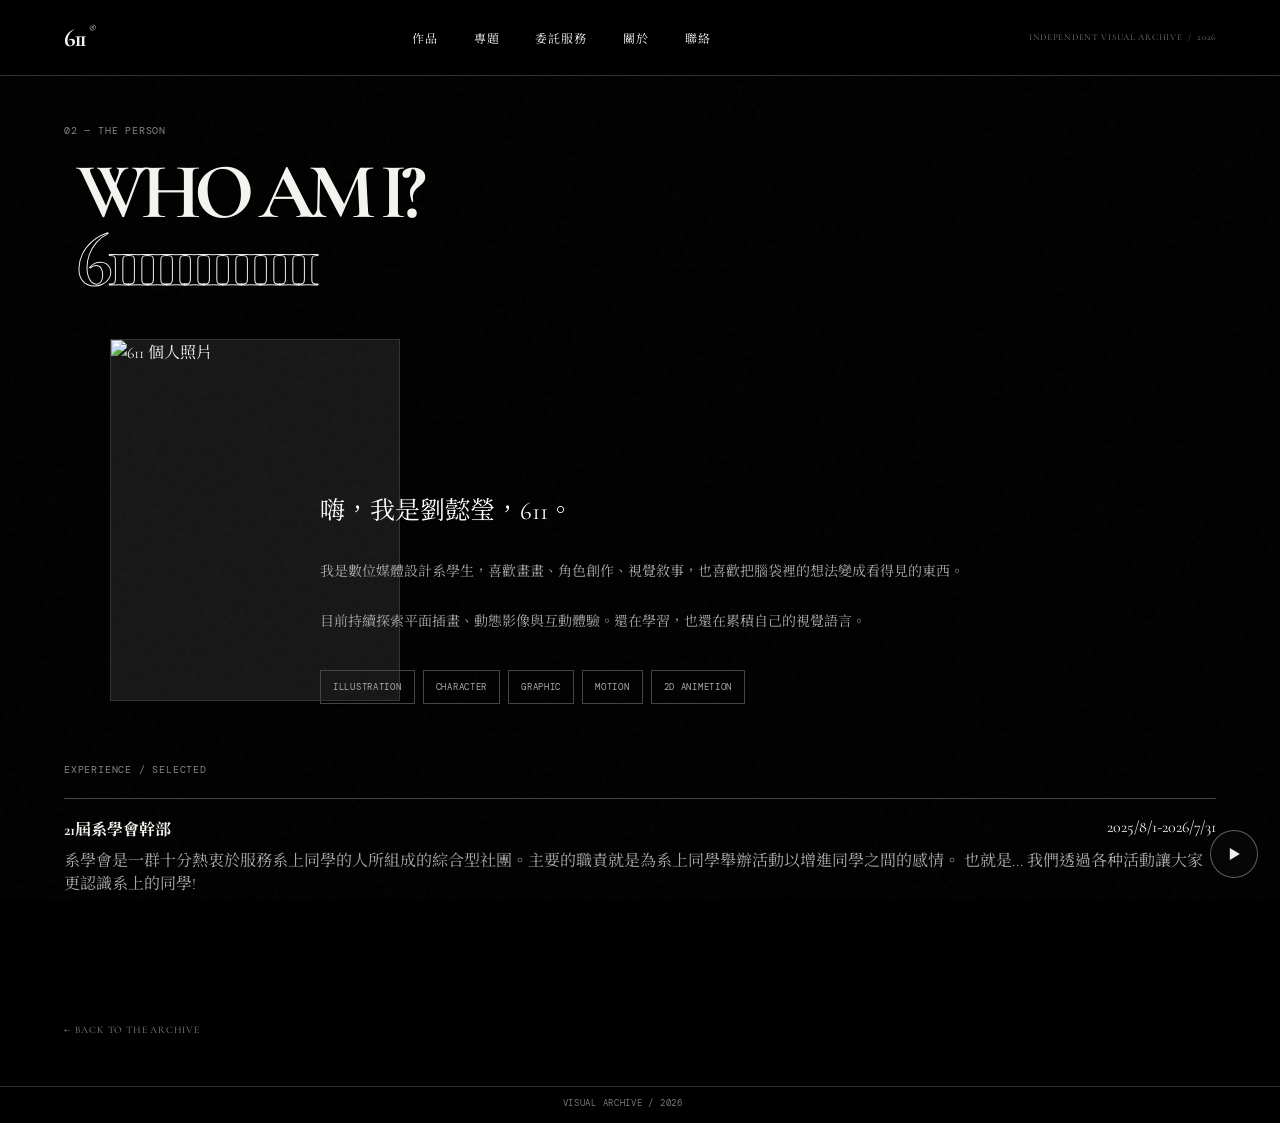
==== commit 847a3b32: "Refresh Layout Studio script across portfolio pages" ====
--- a/about.html
+++ b/about.html
@@ -32,7 +32,7 @@
 <link rel="preconnect" href="https://fonts.googleapis.com">
 <link rel="preconnect" href="https://fonts.gstatic.com" crossorigin>
 <link href="https://fonts.googleapis.com/css2?family=DM+Mono:wght@400;500&family=Manrope:wght@400;500;600;700;800&family=Noto+Sans+TC:wght@400;500;700;900&display=swap" rel="stylesheet">
-<link rel="stylesheet" href="style.css?v=global-layout-sync-20261127">
+<link rel="stylesheet" href="style.css?v=consistent-captions-20261127">
 <meta name="description" content="認識 611：數位媒體設計系學生，持續探索插畫、角色創作與視覺敘事。"><meta property="og:type" content="website"><meta property="og:title" content="611"><meta property="og:description" content="認識 611：數位媒體設計系學生，持續探索插畫、角色創作與視覺敘事。"><meta property="og:site_name" content="611 Visual Archive"><link rel="canonical" href="https://611-portfolio.pages.dev/about.html"></head>
 <body>
 <div class="grain" aria-hidden="true"></div>
@@ -68,6 +68,6 @@
 if(toggle&&navMenu){toggle.addEventListener("click",()=>{const opened=navMenu.classList.toggle("open");toggle.setAttribute("aria-expanded",String(opened));toggle.textContent=opened?"×":"＋";});}
 </script>
 <script src="design.js?v=layout-audit-20261127"></script>
-<script src="layout.js?v=services-layout-studio-20261127"></script>
+<script src="layout.js?v=layout-studio-restored-20261127"></script>
 <script src="about.js?v=layout-audit-20261127"></script>
 <script src="music.js?v=pjax-music-20261127"></script></body></html>
--- a/style.css
+++ b/style.css
@@ -427,3 +427,7 @@
  .collection-selected-section .collection-work-info .work-detail-link:hover{color:var(--site-accent,#2effe7)!important;}
 }
 
+/* Consistent work-card captions: metadata stays below the artwork on every archive page. */
+.work-card[data-card-meta-desktop="below"] .work-meta{position:static;inset:auto;z-index:auto;display:flex;justify-content:space-between;gap:20px;padding:17px 0 0;margin:0;background:none;color:var(--site-text)}
+.work-card[data-card-meta-desktop="below"] .work-meta p,.work-card[data-card-meta-desktop="below"] .work-meta div>span,.work-card[data-card-meta-desktop="below"] .work-meta .work-number{color:#888}
+.work-card[data-card-meta-desktop="below"] .work-meta h3{color:var(--site-text)}
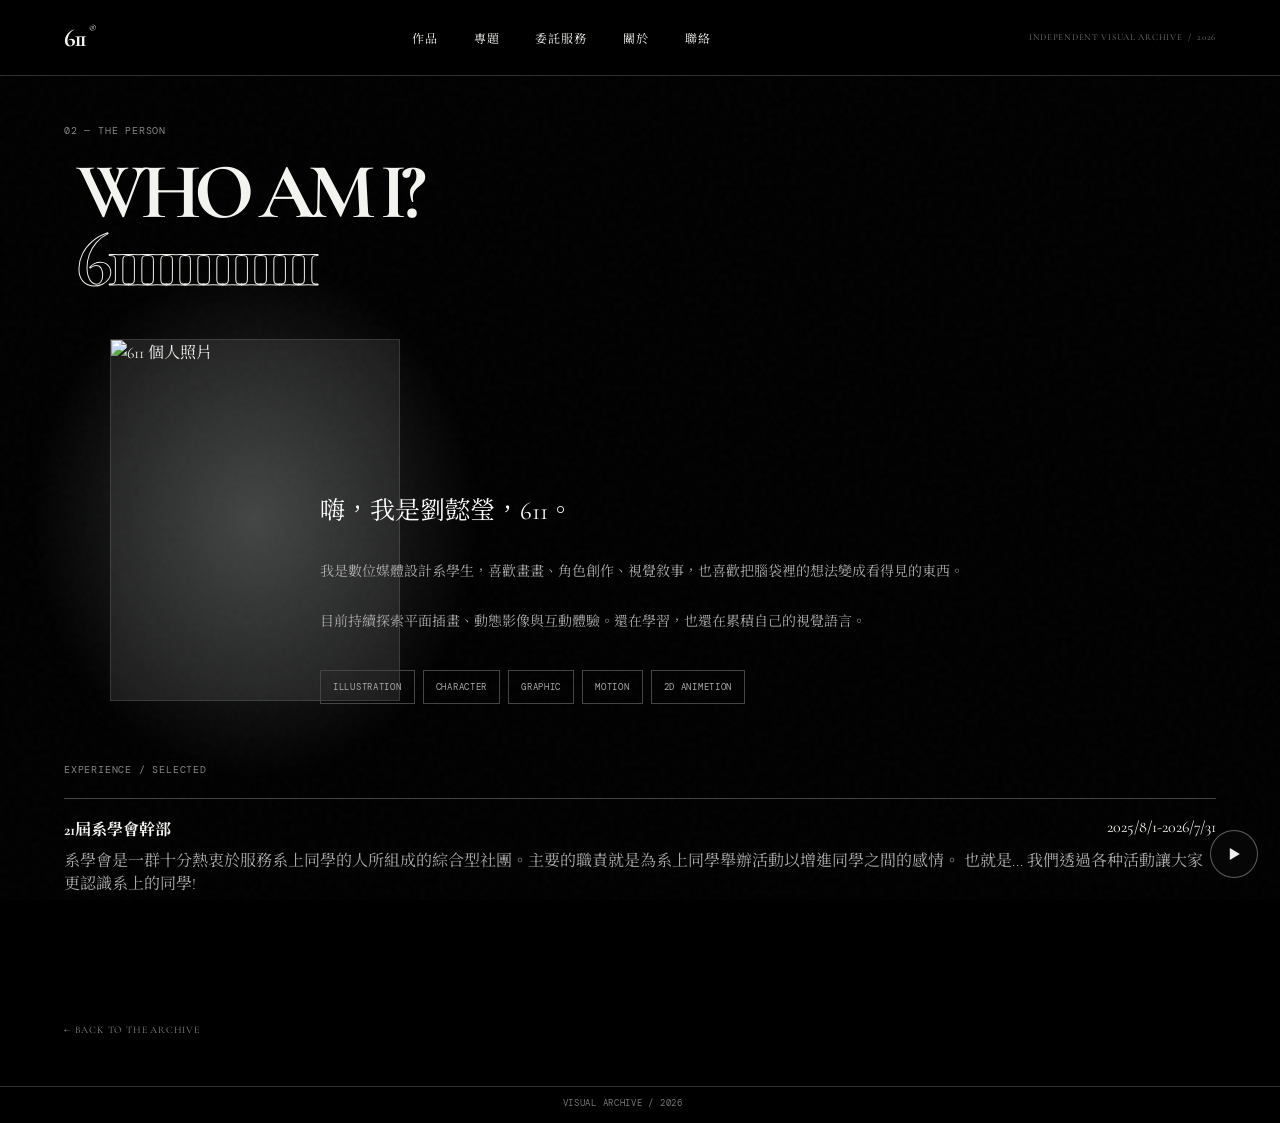
==== commit acd57b04: "Refresh ambient artwork styles" ====
--- a/about.html
+++ b/about.html
@@ -32,7 +32,7 @@
 <link rel="preconnect" href="https://fonts.googleapis.com">
 <link rel="preconnect" href="https://fonts.gstatic.com" crossorigin>
 <link href="https://fonts.googleapis.com/css2?family=DM+Mono:wght@400;500&family=Manrope:wght@400;500;600;700;800&family=Noto+Sans+TC:wght@400;500;700;900&display=swap" rel="stylesheet">
-<link rel="stylesheet" href="style.css?v=consistent-captions-20261127">
+<link rel="stylesheet" href="style.css?v=ambient-artwork-20261128">
 <meta name="description" content="認識 611：數位媒體設計系學生，持續探索插畫、角色創作與視覺敘事。"><meta property="og:type" content="website"><meta property="og:title" content="611"><meta property="og:description" content="認識 611：數位媒體設計系學生，持續探索插畫、角色創作與視覺敘事。"><meta property="og:site_name" content="611 Visual Archive"><link rel="canonical" href="https://611-portfolio.pages.dev/about.html"></head>
 <body>
 <div class="grain" aria-hidden="true"></div>
--- a/style.css
+++ b/style.css
@@ -427,7 +427,17 @@
  .collection-selected-section .collection-work-info .work-detail-link:hover{color:var(--site-accent,#2effe7)!important;}
 }
 
-/* Consistent work-card captions: metadata stays below the artwork on every archive page. */
+/* Preserve each artwork's own caption mode: overlay or below. */
 .work-card[data-card-meta-desktop="below"] .work-meta{position:static;inset:auto;z-index:auto;display:flex;justify-content:space-between;gap:20px;padding:17px 0 0;margin:0;background:none;color:var(--site-text)}
 .work-card[data-card-meta-desktop="below"] .work-meta p,.work-card[data-card-meta-desktop="below"] .work-meta div>span,.work-card[data-card-meta-desktop="below"] .work-meta .work-number{color:#888}
 .work-card[data-card-meta-desktop="below"] .work-meta h3{color:var(--site-text)}
+
+/* Ambient light extends to image-led sections on interior pages. */
+.service-image-trigger,.about-photo,.work-detail-hero,.work-detail-gallery figure,.about-custom-block:has(>img){position:relative;isolation:isolate}
+.service-image-trigger::before,.about-photo::before,.work-detail-hero::before,.work-detail-gallery figure::before,.about-custom-block:has(>img)::before{content:"";position:absolute;z-index:0;inset:calc(var(--ambient-spread,70px) * -1);border-radius:50%;background:radial-gradient(ellipse at 50% 50%,var(--ambient-color,rgba(140,156,255,.3)) 0%,transparent var(--ambient-feather,70%));opacity:1;pointer-events:none;transition:opacity .35s ease}
+.service-image-trigger>.service-image,.about-photo>img,.work-detail-hero>figure,.work-detail-gallery figure>img,.work-detail-gallery figure>video,.about-custom-block>img{position:relative;z-index:1}
+.work-detail-hero{overflow:visible}
+.work-detail-hero>figure{width:100%;margin:0}
+.about-photo{overflow:visible}
+html.ambient-light-off .service-image-trigger::before,html.ambient-light-off .about-photo::before,html.ambient-light-off .work-detail-hero::before,html.ambient-light-off .work-detail-gallery figure::before,html.ambient-light-off .about-custom-block:has(>img)::before{display:none}
+@media(prefers-reduced-motion:reduce){.service-image-trigger::before,.about-photo::before,.work-detail-hero::before,.work-detail-gallery figure::before,.about-custom-block:has(>img)::before{transition:none}}
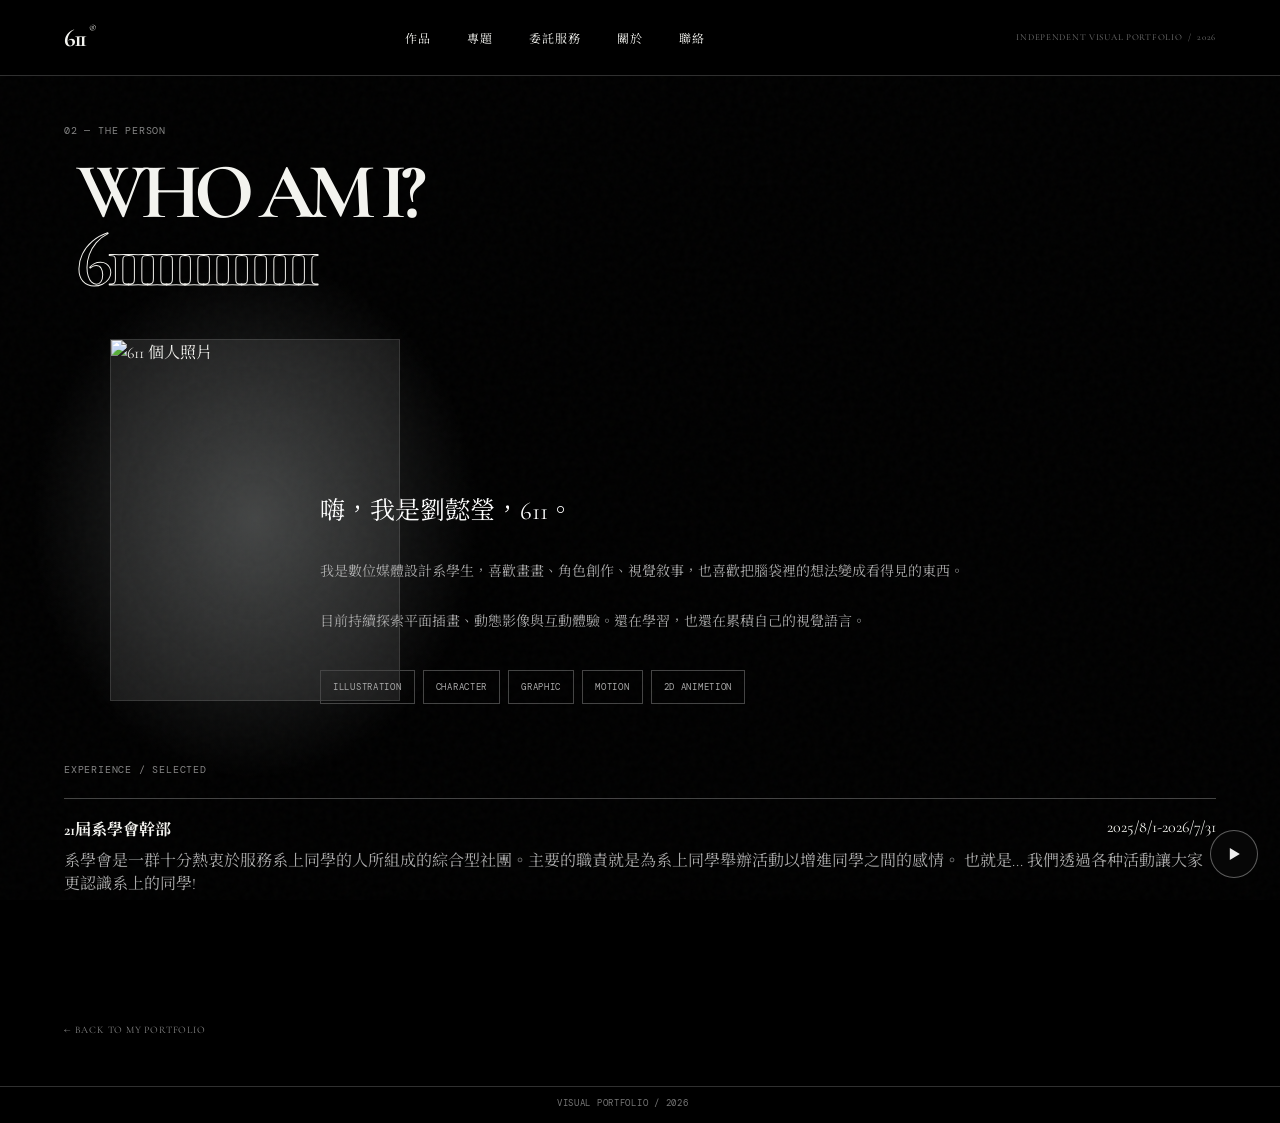
==== commit b1b289f5: "Remove legacy archive labels and stale artwork placeholders" ====
--- a/about.html
+++ b/about.html
@@ -1,6 +1,6 @@
 <!doctype html>
 <html lang="zh-Hant">
-<head><title>關於 611｜Visual Archive</title>
+<head><title>關於 611｜Visual Portfolio</title>
 <meta charset="utf-8">
 <script>
 /* 611 Site Boot System — reveal only after this page's published settings are applied. */
@@ -32,14 +32,14 @@
 <link rel="preconnect" href="https://fonts.googleapis.com">
 <link rel="preconnect" href="https://fonts.gstatic.com" crossorigin>
 <link href="https://fonts.googleapis.com/css2?family=DM+Mono:wght@400;500&family=Manrope:wght@400;500;600;700;800&family=Noto+Sans+TC:wght@400;500;700;900&display=swap" rel="stylesheet">
-<link rel="stylesheet" href="style.css?v=ambient-artwork-20261128">
-<meta name="description" content="認識 611：數位媒體設計系學生，持續探索插畫、角色創作與視覺敘事。"><meta property="og:type" content="website"><meta property="og:title" content="611"><meta property="og:description" content="認識 611：數位媒體設計系學生，持續探索插畫、角色創作與視覺敘事。"><meta property="og:site_name" content="611 Visual Archive"><link rel="canonical" href="https://611-portfolio.pages.dev/about.html"></head>
+<link rel="stylesheet" href="style.css?v=portfolio-cleanup-20261128">
+<meta name="description" content="認識 611：數位媒體設計系學生，持續探索插畫、角色創作與視覺敘事。"><meta property="og:type" content="website"><meta property="og:title" content="611"><meta property="og:description" content="認識 611：數位媒體設計系學生，持續探索插畫、角色創作與視覺敘事。"><meta property="og:site_name" content="611 Visual Portfolio"><link rel="canonical" href="https://611-portfolio.pages.dev/about.html"></head>
 <body>
 <div class="grain" aria-hidden="true"></div>
 <header class="topbar">
   <a class="logo" href="index.html#top">611<span>®</span></a>
   <nav><a href="index.html#works">作品</a><a href="collections.html">專題</a><a href="services.html">委託服務</a><a href="about.html">關於</a><a href="contact.html">聯絡</a></nav>
-  <span class="top-note">INDEPENDENT VISUAL ARCHIVE&nbsp; / &nbsp;2026</span>
+  <span class="top-note">INDEPENDENT VISUAL PORTFOLIO&nbsp; / &nbsp;2026</span>
   <button class="menu-toggle" aria-label="開啟選單" aria-expanded="false">＋</button>
 </header>
 <main>
@@ -58,10 +58,10 @@
   </div>
   <div class="about-experience" data-editor-region="aboutExperience"></div>
   <div class="about-extra" data-editor-region="aboutExtra"></div>
-  <a class="page-back" href="index.html#works">← BACK TO THE ARCHIVE</a>
+  <a class="page-back" href="index.html#works">← BACK TO MY PORTFOLIO</a>
 </section>
 </main>
-<footer class="footer mono"><a class="logo" href="index.html#top">611®</a><span>VISUAL ARCHIVE / 2026</span><a href="index.html#top">BACK TO TOP ↑</a></footer>
+<footer class="footer mono"><a class="logo" href="index.html#top">611®</a><span>VISUAL PORTFOLIO / 2026</span><a href="index.html#top">BACK TO TOP ↑</a></footer>
 <script>
 const toggle=document.querySelector(".menu-toggle");
 const navMenu=document.querySelector(".topbar nav");
@@ -70,4 +70,4 @@
 <script src="design.js?v=layout-audit-20261127"></script>
 <script src="layout.js?v=layout-studio-restored-20261127"></script>
 <script src="about.js?v=layout-audit-20261127"></script>
-<script src="music.js?v=pjax-music-20261127"></script></body></html>+<script src="nav.js?v=custom-nav-20261128"></script><script src="music.js?v=pjax-music-20261127"></script></body></html>
--- a/style.css
+++ b/style.css
@@ -238,6 +238,10 @@
 .work-card .work-meta h3{font-size:var(--card-title-desktop,var(--font-work-title,16px))}
 .work-card .work-meta div>span{font-size:var(--card-description-desktop,var(--font-work-description,10px))}
 .work-card[data-card-meta-desktop="overlay"] .work-meta{position:absolute;z-index:3;left:0;right:0;bottom:0;padding:16px;background:linear-gradient(transparent,rgba(0,0,0,.9));color:#fff}
+.work-card[data-card-meta-desktop="overlay"] .work-meta p,.work-card[data-card-meta-desktop="overlay"] .work-meta div>span,.work-card[data-card-meta-desktop="overlay"] .work-meta .work-number{color:rgba(255,255,255,.82)}
+.work-card[data-card-meta-desktop="overlay"] .work-meta h3{color:#fff}
+.work-card[data-card-meta-desktop="overlay"] .work-meta{pointer-events:none}
+.work-card[data-card-meta-desktop="overlay"] .work-meta a,.work-card[data-card-meta-desktop="overlay"] .work-meta button{pointer-events:auto}
 .work-card[data-card-meta-desktop="overlay"] .work-meta p,.work-card[data-card-meta-desktop="overlay"] .work-meta div>span,.work-card[data-card-meta-desktop="overlay"] .work-number{color:rgba(255,255,255,.78)}
 @media(max-width:760px){
  .work-card .work-image,.work-card .video-frame{aspect-ratio:var(--card-ratio-mobile,var(--site-mobile-ratio,var(--site-ratio,4 / 3)))}
@@ -428,6 +432,11 @@
 }
 
 /* Preserve each artwork's own caption mode: overlay or below. */
+@media(min-width:761px){
+ .work-card[data-card-meta-desktop="overlay"]>.work-meta{position:absolute!important;left:0!important;right:0!important;bottom:0!important;top:auto!important;z-index:3!important;background:linear-gradient(transparent,rgba(0,0,0,.9))!important;color:#fff!important}
+ .work-card[data-card-meta-desktop="overlay"]>.work-meta h3{color:#fff!important}
+ .work-card[data-card-meta-desktop="overlay"]>.work-meta p,.work-card[data-card-meta-desktop="overlay"]>.work-meta div>span,.work-card[data-card-meta-desktop="overlay"]>.work-meta .work-number{color:rgba(255,255,255,.82)!important}
+}
 .work-card[data-card-meta-desktop="below"] .work-meta{position:static;inset:auto;z-index:auto;display:flex;justify-content:space-between;gap:20px;padding:17px 0 0;margin:0;background:none;color:var(--site-text)}
 .work-card[data-card-meta-desktop="below"] .work-meta p,.work-card[data-card-meta-desktop="below"] .work-meta div>span,.work-card[data-card-meta-desktop="below"] .work-meta .work-number{color:#888}
 .work-card[data-card-meta-desktop="below"] .work-meta h3{color:var(--site-text)}
